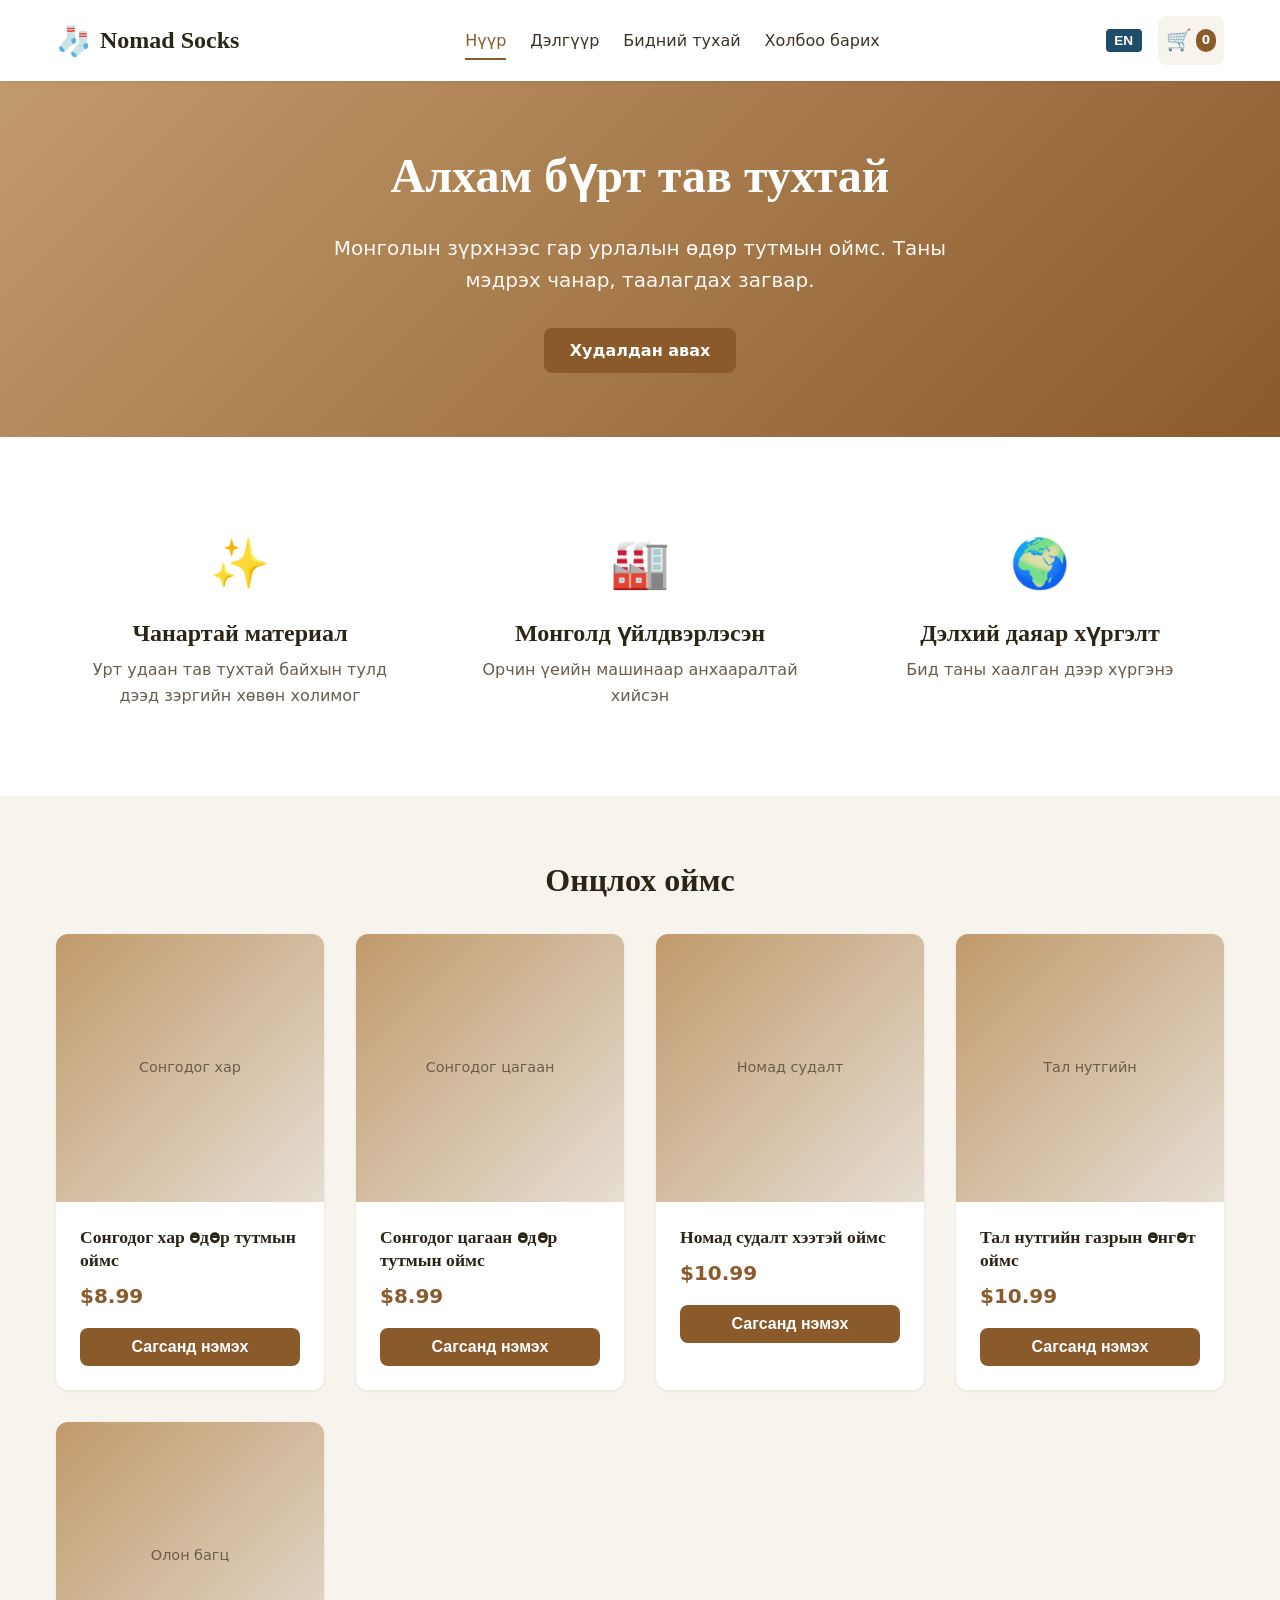
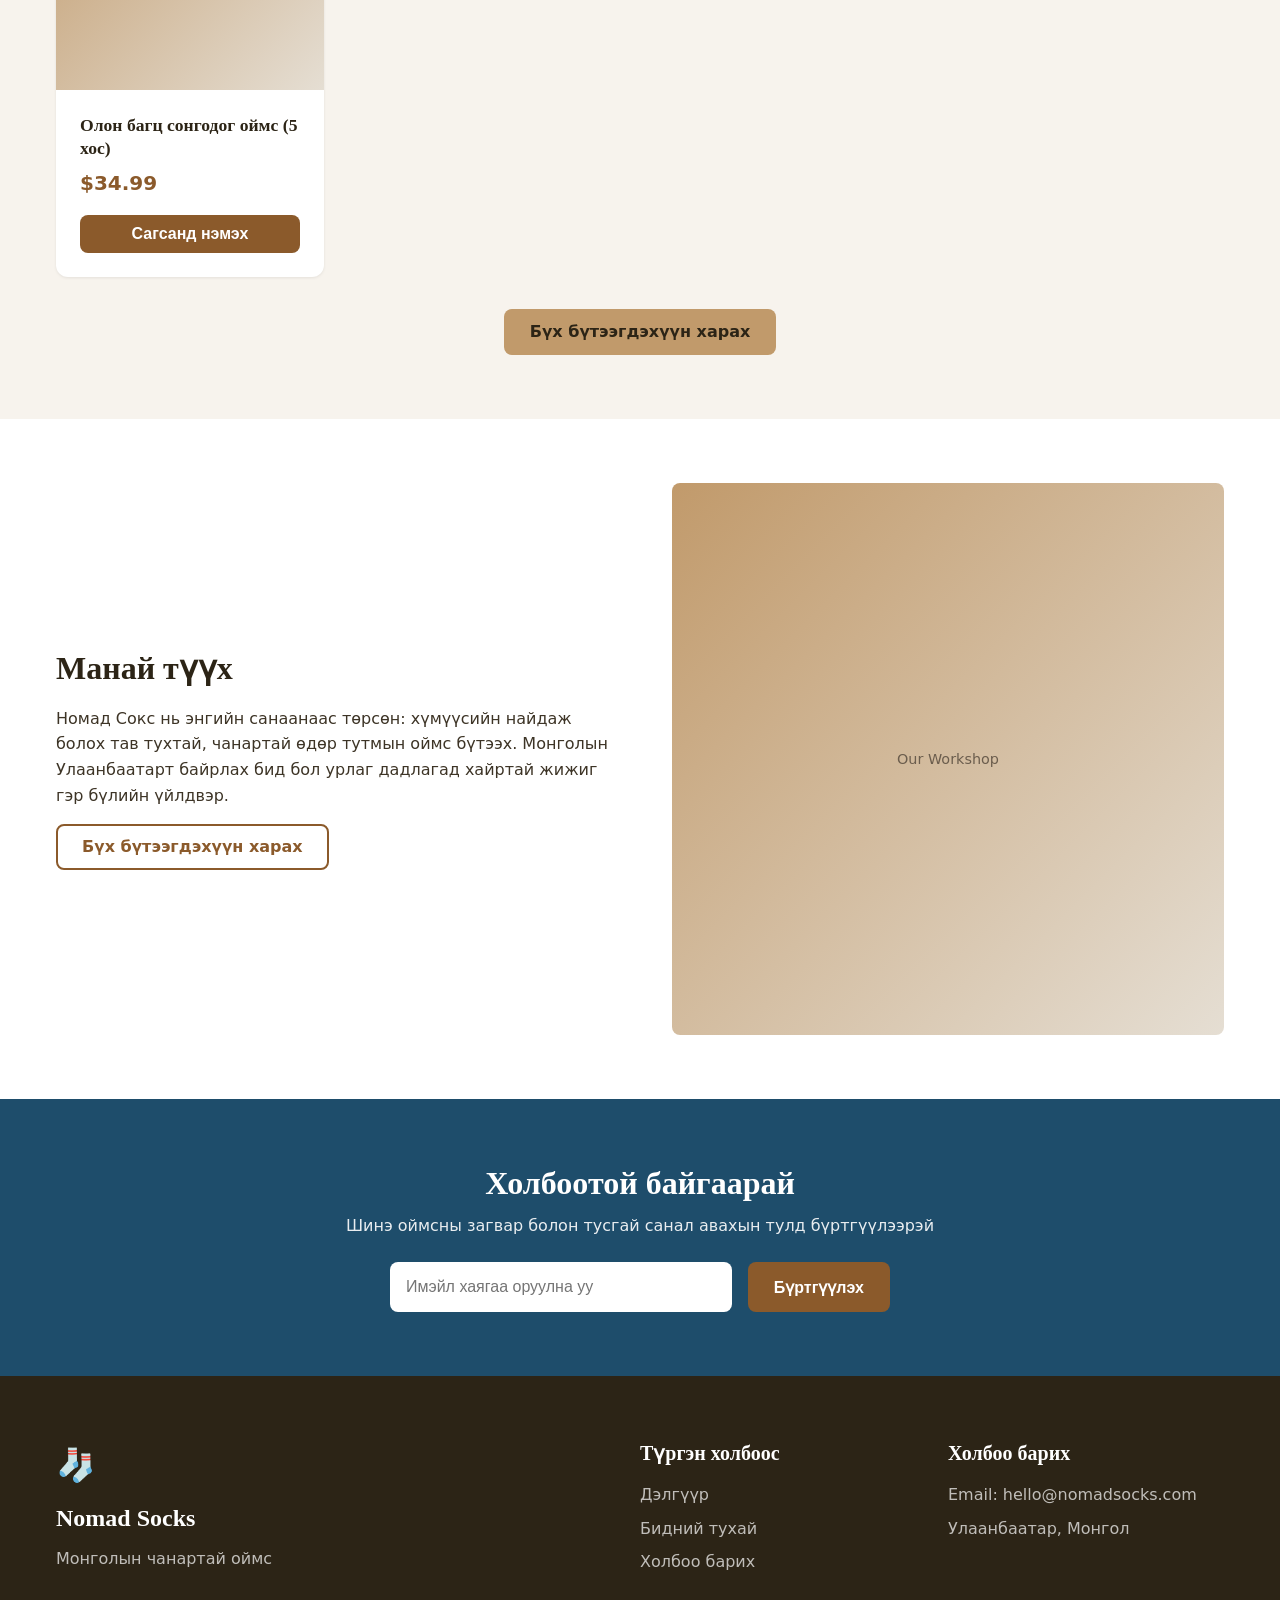
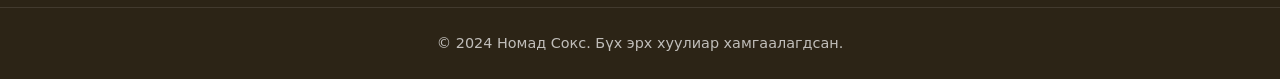
==== index.html @ f546a62c "Initial commit: Nomad Socks website - E-commerce ready structure with product listings, cart, and co" ====
<!DOCTYPE html>
<html lang="mn">
<head>
    <meta charset="UTF-8">
    <meta name="viewport" content="width=device-width, initial-scale=1.0">
    <title>Номад Сокс - Монголын тав тухтай өдөр тутмын оймс</title>
    <meta name="description" content="Монголд үйлдвэрлэсэн тав тухтай, чанартай өдөр тутмын оймс. Номад Сокс танд бат бөх, загварлаг оймс авчирна.">
    <link rel="stylesheet" href="css/styles.css">
</head>
<body>
    <header class="header">
        <nav class="nav container">
            <a href="index.html" class="logo">
                <span class="logo-icon">🧦</span>
                <span class="logo-text">Nomad Socks</span>
            </a>
            <ul class="nav-links">
                <li><a href="index.html" class="active" data-i18n="nav.home">Нүүр</a></li>
                <li><a href="products.html" data-i18n="nav.shop">Дэлгүүр</a></li>
                <li><a href="about.html" data-i18n="nav.about">Бидний тухай</a></li>
                <li><a href="contact.html" data-i18n="nav.contact">Холбоо барих</a></li>
            </ul>
            <div class="nav-actions">
                <button class="lang-toggle" id="lang-toggle" onclick="toggleLanguage()" title="Switch to English">EN</button>
                <a href="cart.html" class="cart-link">
                    <span class="cart-icon">🛒</span>
                    <span class="cart-count" id="cart-count">0</span>
                </a>
                <button class="mobile-menu-btn" aria-label="Menu">☰</button>
            </div>
        </nav>
    </header>

    <main>
        <section class="hero">
            <div class="container hero-content">
                <h1 data-i18n="hero.title">Алхам бүрт тав тухтай</h1>
                <p data-i18n="hero.subtitle">Монголын зүрхнээс гар урлалын өдөр тутмын оймс. Таны мэдрэх чанар, таалагдах загвар.</p>
                <a href="products.html" class="btn btn-primary" data-i18n="hero.cta">Худалдан авах</a>
            </div>
        </section>

        <section class="features">
            <div class="container">
                <div class="features-grid">
                    <div class="feature">
                        <span class="feature-icon">✨</span>
                        <h3 data-i18n="feature.quality.title">Чанартай материал</h3>
                        <p data-i18n="feature.quality.desc">Урт удаан тав тухтай байхын тулд дээд зэргийн хөвөн холимог</p>
                    </div>
                    <div class="feature">
                        <span class="feature-icon">🏭</span>
                        <h3 data-i18n="feature.made.title">Монголд үйлдвэрлэсэн</h3>
                        <p data-i18n="feature.made.desc">Орчин үеийн машинаар анхааралтай хийсэн</p>
                    </div>
                    <div class="feature">
                        <span class="feature-icon">🌍</span>
                        <h3 data-i18n="feature.shipping.title">Дэлхий даяар хүргэлт</h3>
                        <p data-i18n="feature.shipping.desc">Бид таны хаалган дээр хүргэнэ</p>
                    </div>
                </div>
            </div>
        </section>

        <section class="featured-products">
            <div class="container">
                <h2 data-i18n="products.featured">Онцлох оймс</h2>
                <div class="products-grid" id="featured-products">
                    <!-- Products will be loaded by JavaScript -->
                </div>
                <div class="section-cta">
                    <a href="products.html" class="btn btn-secondary" data-i18n="products.viewAll">Бүх бүтээгдэхүүн харах</a>
                </div>
            </div>
        </section>

        <section class="about-preview">
            <div class="container about-preview-content">
                <div class="about-text">
                    <h2 data-i18n="about.story.title">Манай түүх</h2>
                    <p data-i18n="about.story.p1">Номад Сокс нь энгийн санаанаас төрсөн: хүмүүсийн найдаж болох тав тухтай, чанартай өдөр тутмын оймс бүтээх. Монголын Улаанбаатарт байрлах бид бол урлаг дадлагад хайртай жижиг гэр бүлийн үйлдвэр.</p>
                    <a href="about.html" class="btn btn-outline" data-i18n="products.viewAll">Бүх бүтээгдэхүүн харах</a>
                </div>
                <div class="about-image">
                    <div class="placeholder-image" data-text="Our Workshop"></div>
                </div>
            </div>
        </section>

        <section class="newsletter">
            <div class="container">
                <h2 data-i18n="newsletter.title">Холбоотой байгаарай</h2>
                <p data-i18n="newsletter.subtitle">Шинэ оймсны загвар болон тусгай санал авахын тулд бүртгүүлээрэй</p>
                <form class="newsletter-form" id="newsletter-form">
                    <input type="email" data-i18n-placeholder="newsletter.placeholder" placeholder="Имэйл хаягаа оруулна уу" required>
                    <button type="submit" class="btn btn-primary" data-i18n="newsletter.subscribe">Бүртгүүлэх</button>
                </form>
            </div>
        </section>
    </main>

    <footer class="footer">
        <div class="container footer-content">
            <div class="footer-brand">
                <span class="logo-icon">🧦</span>
                <span class="logo-text">Nomad Socks</span>
                <p data-i18n="footer.tagline">Монголын чанартай оймс</p>
            </div>
            <div class="footer-links">
                <h4 data-i18n="footer.quickLinks">Түргэн холбоос</h4>
                <ul>
                    <li><a href="products.html" data-i18n="nav.shop">Дэлгүүр</a></li>
                    <li><a href="about.html" data-i18n="nav.about">Бидний тухай</a></li>
                    <li><a href="contact.html" data-i18n="nav.contact">Холбоо барих</a></li>
                </ul>
            </div>
            <div class="footer-contact">
                <h4 data-i18n="footer.contact">Холбоо барих</h4>
                <p>Email: hello@nomadsocks.com</p>
                <p>Улаанбаатар, Монгол</p>
            </div>
        </div>
        <div class="footer-bottom">
            <div class="container">
                <p data-i18n="footer.copyright">© 2024 Номад Сокс. Бүх эрх хуулиар хамгаалагдсан.</p>
            </div>
        </div>
    </footer>

    <script src="js/translations.js"></script>
    <script src="js/data.js"></script>
    <script src="js/cart.js"></script>
    <script src="js/main.js"></script>
</body>
</html>
---- css/styles.css ----
/* ========================================
   Nomad Socks - Main Stylesheet
   Color palette inspired by Mongolian landscape:
   - Earth tones, warm browns, sky blues
   ======================================== */

/* CSS Variables */
:root {
    /* Colors - Mongolian-inspired palette */
    --color-primary: #8B5A2B;      /* Saddle brown - earth/leather */
    --color-primary-dark: #6B4423;
    --color-secondary: #C19A6B;    /* Camel/sand */
    --color-accent: #1E4D6B;       /* Deep sky blue */
    --color-accent-light: #5B8BA0;

    /* Neutrals */
    --color-dark: #2C2416;
    --color-text: #3D3426;
    --color-text-light: #6B5D4D;
    --color-light: #F7F3ED;
    --color-white: #FFFFFF;
    --color-border: #E5DED3;

    /* Feedback colors */
    --color-success: #4A7C59;
    --color-error: #A94442;

    /* Typography */
    --font-main: 'Segoe UI', system-ui, -apple-system, sans-serif;
    --font-heading: Georgia, 'Times New Roman', serif;

    /* Spacing */
    --space-xs: 0.25rem;
    --space-sm: 0.5rem;
    --space-md: 1rem;
    --space-lg: 1.5rem;
    --space-xl: 2rem;
    --space-2xl: 3rem;
    --space-3xl: 4rem;

    /* Container */
    --container-max: 1200px;
    --container-padding: 1rem;

    /* Border radius */
    --radius-sm: 4px;
    --radius-md: 8px;
    --radius-lg: 12px;

    /* Shadows */
    --shadow-sm: 0 1px 3px rgba(0,0,0,0.08);
    --shadow-md: 0 4px 12px rgba(0,0,0,0.1);
    --shadow-lg: 0 8px 24px rgba(0,0,0,0.12);

    /* Transitions */
    --transition-fast: 150ms ease;
    --transition-normal: 250ms ease;
}

/* ========================================
   Reset & Base Styles
   ======================================== */

*, *::before, *::after {
    box-sizing: border-box;
    margin: 0;
    padding: 0;
}

html {
    scroll-behavior: smooth;
}

body {
    font-family: var(--font-main);
    font-size: 16px;
    line-height: 1.6;
    color: var(--color-text);
    background-color: var(--color-light);
}

img {
    max-width: 100%;
    height: auto;
    display: block;
}

a {
    color: var(--color-primary);
    text-decoration: none;
    transition: color var(--transition-fast);
}

a:hover {
    color: var(--color-primary-dark);
}

h1, h2, h3, h4, h5, h6 {
    font-family: var(--font-heading);
    color: var(--color-dark);
    line-height: 1.3;
    margin-bottom: var(--space-md);
}

h1 { font-size: 2.5rem; }
h2 { font-size: 2rem; }
h3 { font-size: 1.5rem; }
h4 { font-size: 1.25rem; }

p {
    margin-bottom: var(--space-md);
}

ul, ol {
    list-style: none;
}

/* ========================================
   Utility Classes
   ======================================== */

.container {
    max-width: var(--container-max);
    margin: 0 auto;
    padding: 0 var(--container-padding);
}

.btn {
    display: inline-block;
    padding: var(--space-sm) var(--space-lg);
    font-size: 1rem;
    font-weight: 600;
    text-align: center;
    border: 2px solid transparent;
    border-radius: var(--radius-md);
    cursor: pointer;
    transition: all var(--transition-fast);
}

.btn-primary {
    background-color: var(--color-primary);
    color: var(--color-white);
}

.btn-primary:hover {
    background-color: var(--color-primary-dark);
    color: var(--color-white);
}

.btn-secondary {
    background-color: var(--color-secondary);
    color: var(--color-dark);
}

.btn-secondary:hover {
    background-color: var(--color-primary);
    color: var(--color-white);
}

.btn-outline {
    background-color: transparent;
    border-color: var(--color-primary);
    color: var(--color-primary);
}

.btn-outline:hover {
    background-color: var(--color-primary);
    color: var(--color-white);
}

.btn-large {
    padding: var(--space-md) var(--space-xl);
    font-size: 1.1rem;
}

/* Placeholder images */
.placeholder-image {
    background: linear-gradient(135deg, var(--color-secondary) 0%, var(--color-border) 100%);
    display: flex;
    align-items: center;
    justify-content: center;
    color: var(--color-text-light);
    font-size: 0.9rem;
    border-radius: var(--radius-md);
    aspect-ratio: 1;
    position: relative;
}

.placeholder-image::after {
    content: attr(data-text);
}

.placeholder-image.large {
    aspect-ratio: 1;
    min-height: 400px;
}

/* ========================================
   Header & Navigation
   ======================================== */

.header {
    background-color: var(--color-white);
    box-shadow: var(--shadow-sm);
    position: sticky;
    top: 0;
    z-index: 100;
}

.nav {
    display: flex;
    align-items: center;
    justify-content: space-between;
    padding: var(--space-md) var(--container-padding);
    gap: var(--space-lg);
}

.logo {
    display: flex;
    align-items: center;
    gap: var(--space-sm);
    font-family: var(--font-heading);
    font-size: 1.5rem;
    font-weight: 700;
    color: var(--color-dark);
}

.logo:hover {
    color: var(--color-primary);
}

.logo-icon {
    font-size: 1.8rem;
}

.nav-links {
    display: flex;
    gap: var(--space-lg);
}

.nav-links a {
    color: var(--color-text);
    font-weight: 500;
    padding: var(--space-sm) 0;
    border-bottom: 2px solid transparent;
}

.nav-links a:hover,
.nav-links a.active {
    color: var(--color-primary);
    border-bottom-color: var(--color-primary);
}

.nav-actions {
    display: flex;
    align-items: center;
    gap: var(--space-md);
}

.cart-link {
    display: flex;
    align-items: center;
    gap: var(--space-xs);
    padding: var(--space-sm);
    border-radius: var(--radius-md);
    background-color: var(--color-light);
}

.cart-link:hover {
    background-color: var(--color-border);
}

.cart-icon {
    font-size: 1.3rem;
}

.cart-count {
    background-color: var(--color-primary);
    color: var(--color-white);
    font-size: 0.75rem;
    font-weight: 700;
    padding: 2px 6px;
    border-radius: 10px;
    min-width: 20px;
    text-align: center;
}

.lang-toggle {
    background-color: var(--color-accent);
    color: var(--color-white);
    border: none;
    padding: var(--space-xs) var(--space-sm);
    border-radius: var(--radius-sm);
    font-size: 0.85rem;
    font-weight: 600;
    cursor: pointer;
    transition: background-color var(--transition-fast);
    min-width: 36px;
}

.lang-toggle:hover {
    background-color: var(--color-accent-light);
}

.mobile-menu-btn {
    display: none;
    background: none;
    border: none;
    font-size: 1.5rem;
    cursor: pointer;
    padding: var(--space-sm);
}

/* ========================================
   Hero Section
   ======================================== */

.hero {
    background: linear-gradient(135deg, var(--color-secondary) 0%, var(--color-primary) 100%);
    color: var(--color-white);
    padding: var(--space-3xl) 0;
    text-align: center;
}

.hero-content {
    max-width: 700px;
    margin: 0 auto;
}

.hero h1 {
    color: var(--color-white);
    font-size: 3rem;
    margin-bottom: var(--space-lg);
}

.hero p {
    font-size: 1.25rem;
    margin-bottom: var(--space-xl);
    opacity: 0.95;
}

/* ========================================
   Features Section
   ======================================== */

.features {
    padding: var(--space-3xl) 0;
    background-color: var(--color-white);
}

.features-grid {
    display: grid;
    grid-template-columns: repeat(auto-fit, minmax(250px, 1fr));
    gap: var(--space-xl);
}

.feature {
    text-align: center;
    padding: var(--space-lg);
}

.feature-icon {
    font-size: 3rem;
    display: block;
    margin-bottom: var(--space-md);
}

.feature h3 {
    margin-bottom: var(--space-sm);
}

.feature p {
    color: var(--color-text-light);
    margin-bottom: 0;
}

/* ========================================
   Products Grid
   ======================================== */

.featured-products,
.products-section {
    padding: var(--space-3xl) 0;
}

.featured-products h2,
.products-section h2 {
    text-align: center;
    margin-bottom: var(--space-xl);
}

.products-grid {
    display: grid;
    grid-template-columns: repeat(auto-fill, minmax(260px, 1fr));
    gap: var(--space-xl);
}

.product-card {
    background-color: var(--color-white);
    border-radius: var(--radius-lg);
    overflow: hidden;
    box-shadow: var(--shadow-sm);
    transition: transform var(--transition-normal), box-shadow var(--transition-normal);
}

.product-card:hover {
    transform: translateY(-4px);
    box-shadow: var(--shadow-md);
}

.product-card-image {
    aspect-ratio: 1;
    overflow: hidden;
}

.product-card-image .placeholder-image {
    height: 100%;
    border-radius: 0;
}

.product-card-body {
    padding: var(--space-lg);
}

.product-card h3 {
    font-size: 1.1rem;
    margin-bottom: var(--space-sm);
}

.product-card h3 a {
    color: var(--color-dark);
}

.product-card h3 a:hover {
    color: var(--color-primary);
}

.product-card-price {
    font-size: 1.25rem;
    font-weight: 700;
    color: var(--color-primary);
    margin-bottom: var(--space-md);
}

.product-card .btn {
    width: 100%;
}

.section-cta {
    text-align: center;
    margin-top: var(--space-xl);
}

/* Products toolbar */
.products-toolbar {
    display: flex;
    gap: var(--space-lg);
    margin-bottom: var(--space-xl);
    flex-wrap: wrap;
}

.filter-group {
    display: flex;
    align-items: center;
    gap: var(--space-sm);
}

.filter-group label {
    font-weight: 500;
    color: var(--color-text-light);
}

.filter-group select {
    padding: var(--space-sm) var(--space-md);
    border: 1px solid var(--color-border);
    border-radius: var(--radius-md);
    font-size: 1rem;
    background-color: var(--color-white);
}

/* ========================================
   Product Detail Page
   ======================================== */

.breadcrumb {
    padding: var(--space-lg) 0;
    color: var(--color-text-light);
    font-size: 0.9rem;
}

.breadcrumb a {
    color: var(--color-text-light);
}

.breadcrumb a:hover {
    color: var(--color-primary);
}

.breadcrumb span {
    margin: 0 var(--space-sm);
}

.product-detail {
    display: grid;
    grid-template-columns: 1fr 1fr;
    gap: var(--space-3xl);
    padding: var(--space-xl) 0;
}

.product-gallery {
    position: sticky;
    top: 100px;
    align-self: start;
}

.product-main-image .placeholder-image {
    min-height: 450px;
}

.product-info h1 {
    font-size: 2rem;
    margin-bottom: var(--space-md);
}

.product-price {
    font-size: 1.75rem;
    font-weight: 700;
    color: var(--color-primary);
    margin-bottom: var(--space-lg);
}

.product-description {
    color: var(--color-text-light);
    margin-bottom: var(--space-xl);
}

.product-options {
    margin-bottom: var(--space-xl);
}

.option-group {
    margin-bottom: var(--space-lg);
}

.option-group label {
    display: block;
    font-weight: 600;
    margin-bottom: var(--space-sm);
}

.option-group select {
    width: 100%;
    padding: var(--space-md);
    border: 1px solid var(--color-border);
    border-radius: var(--radius-md);
    font-size: 1rem;
}

.quantity-selector {
    display: flex;
    align-items: center;
    gap: 0;
    max-width: 150px;
}

.qty-btn {
    width: 44px;
    height: 44px;
    border: 1px solid var(--color-border);
    background-color: var(--color-white);
    font-size: 1.25rem;
    cursor: pointer;
    transition: background-color var(--transition-fast);
}

.qty-btn:hover {
    background-color: var(--color-light);
}

.qty-btn:first-child {
    border-radius: var(--radius-md) 0 0 var(--radius-md);
}

.qty-btn:last-child {
    border-radius: 0 var(--radius-md) var(--radius-md) 0;
}

.quantity-selector input {
    width: 60px;
    height: 44px;
    text-align: center;
    border: 1px solid var(--color-border);
    border-left: none;
    border-right: none;
    font-size: 1rem;
}

.quantity-selector input::-webkit-inner-spin-button,
.quantity-selector input::-webkit-outer-spin-button {
    -webkit-appearance: none;
}

#add-to-cart-btn {
    width: 100%;
    margin-bottom: var(--space-xl);
}

.product-details-accordion {
    border-top: 1px solid var(--color-border);
}

.product-details-accordion details {
    border-bottom: 1px solid var(--color-border);
}

.product-details-accordion summary {
    padding: var(--space-md) 0;
    font-weight: 600;
    cursor: pointer;
    list-style: none;
    display: flex;
    justify-content: space-between;
    align-items: center;
}

.product-details-accordion summary::after {
    content: '+';
    font-size: 1.5rem;
    font-weight: 300;
}

.product-details-accordion details[open] summary::after {
    content: '−';
}

.product-details-accordion details > *:not(summary) {
    padding-bottom: var(--space-md);
}

.product-details-accordion ul {
    list-style: disc;
    padding-left: var(--space-xl);
}

.product-details-accordion li {
    margin-bottom: var(--space-sm);
}

.related-products {
    padding: var(--space-3xl) 0;
    border-top: 1px solid var(--color-border);
    margin-top: var(--space-xl);
}

.related-products h2 {
    margin-bottom: var(--space-xl);
}

/* ========================================
   Cart Page
   ======================================== */

.cart-section {
    padding: var(--space-xl) 0 var(--space-3xl);
}

.cart-layout {
    display: grid;
    grid-template-columns: 1fr 380px;
    gap: var(--space-xl);
    align-items: start;
}

.cart-items {
    background-color: var(--color-white);
    border-radius: var(--radius-lg);
    overflow: hidden;
}

.cart-item {
    display: grid;
    grid-template-columns: 100px 1fr auto;
    gap: var(--space-lg);
    padding: var(--space-lg);
    border-bottom: 1px solid var(--color-border);
    align-items: center;
}

.cart-item:last-child {
    border-bottom: none;
}

.cart-item-image .placeholder-image {
    width: 100px;
    height: 100px;
}

.cart-item-details h3 {
    font-size: 1.1rem;
    margin-bottom: var(--space-xs);
}

.cart-item-details h3 a {
    color: var(--color-dark);
}

.cart-item-meta {
    color: var(--color-text-light);
    font-size: 0.9rem;
    margin-bottom: var(--space-sm);
}

.cart-item-price {
    font-weight: 600;
    color: var(--color-primary);
}

.cart-item-actions {
    display: flex;
    flex-direction: column;
    align-items: flex-end;
    gap: var(--space-md);
}

.cart-item-total {
    font-size: 1.1rem;
    font-weight: 700;
}

.remove-btn {
    background: none;
    border: none;
    color: var(--color-text-light);
    cursor: pointer;
    font-size: 0.9rem;
    padding: var(--space-xs);
}

.remove-btn:hover {
    color: var(--color-error);
}

.cart-empty {
    text-align: center;
    padding: var(--space-3xl);
    background-color: var(--color-white);
    border-radius: var(--radius-lg);
}

.cart-empty .empty-icon {
    font-size: 4rem;
    display: block;
    margin-bottom: var(--space-lg);
    opacity: 0.5;
}

.cart-empty h2 {
    margin-bottom: var(--space-sm);
}

.cart-empty p {
    color: var(--color-text-light);
    margin-bottom: var(--space-xl);
}

.cart-summary {
    background-color: var(--color-white);
    border-radius: var(--radius-lg);
    padding: var(--space-xl);
    position: sticky;
    top: 100px;
}

.cart-summary h2 {
    margin-bottom: var(--space-lg);
    padding-bottom: var(--space-md);
    border-bottom: 1px solid var(--color-border);
}

.summary-row {
    display: flex;
    justify-content: space-between;
    margin-bottom: var(--space-md);
}

.summary-row.total {
    font-size: 1.25rem;
    font-weight: 700;
    padding-top: var(--space-md);
    border-top: 1px solid var(--color-border);
    margin-top: var(--space-md);
}

#checkout-btn {
    width: 100%;
    margin-top: var(--space-lg);
}

.checkout-note {
    font-size: 0.85rem;
    color: var(--color-text-light);
    text-align: center;
    margin-top: var(--space-md);
    margin-bottom: 0;
}

/* ========================================
   About Page
   ======================================== */

.about-story,
.about-values,
.about-production {
    padding: var(--space-3xl) 0;
}

.about-story {
    background-color: var(--color-white);
}

.about-grid {
    display: grid;
    grid-template-columns: 1fr 1fr;
    gap: var(--space-3xl);
    align-items: center;
}

.about-grid.reverse {
    direction: rtl;
}

.about-grid.reverse > * {
    direction: ltr;
}

.about-content h2 {
    margin-bottom: var(--space-lg);
}

.about-image .placeholder-image {
    min-height: 350px;
}

.values-grid {
    display: grid;
    grid-template-columns: repeat(auto-fit, minmax(280px, 1fr));
    gap: var(--space-xl);
    margin-top: var(--space-xl);
}

.value-card {
    background-color: var(--color-white);
    padding: var(--space-xl);
    border-radius: var(--radius-lg);
    text-align: center;
    box-shadow: var(--shadow-sm);
}

.value-icon {
    font-size: 2.5rem;
    display: block;
    margin-bottom: var(--space-md);
}

.value-card h3 {
    margin-bottom: var(--space-sm);
}

.value-card p {
    color: var(--color-text-light);
    margin-bottom: 0;
}

.about-cta {
    background: linear-gradient(135deg, var(--color-primary) 0%, var(--color-primary-dark) 100%);
    color: var(--color-white);
    text-align: center;
    padding: var(--space-3xl) 0;
}

.about-cta h2 {
    color: var(--color-white);
}

.about-cta p {
    opacity: 0.9;
    margin-bottom: var(--space-xl);
}

.about-cta .btn {
    background-color: var(--color-white);
    color: var(--color-primary);
}

.about-cta .btn:hover {
    background-color: var(--color-light);
}

/* About preview on homepage */
.about-preview {
    padding: var(--space-3xl) 0;
    background-color: var(--color-white);
}

.about-preview-content {
    display: grid;
    grid-template-columns: 1fr 1fr;
    gap: var(--space-3xl);
    align-items: center;
}

.about-preview .about-image .placeholder-image {
    min-height: 300px;
}

/* ========================================
   Contact Page
   ======================================== */

.contact-section {
    padding: var(--space-xl) 0 var(--space-3xl);
}

.contact-grid {
    display: grid;
    grid-template-columns: 1fr 1fr;
    gap: var(--space-3xl);
}

.contact-info h2,
.contact-form-container h2 {
    margin-bottom: var(--space-lg);
}

.contact-methods {
    margin: var(--space-xl) 0;
}

.contact-method {
    display: flex;
    gap: var(--space-md);
    margin-bottom: var(--space-lg);
}

.contact-icon {
    font-size: 1.5rem;
}

.contact-method h3 {
    font-size: 1rem;
    margin-bottom: var(--space-xs);
}

.contact-method p {
    margin-bottom: 0;
    color: var(--color-text-light);
}

.contact-note {
    background-color: var(--color-light);
    padding: var(--space-lg);
    border-radius: var(--radius-md);
    border-left: 4px solid var(--color-primary);
}

.contact-note h3 {
    font-size: 1rem;
    margin-bottom: var(--space-sm);
}

.contact-note p {
    margin-bottom: 0;
    font-size: 0.95rem;
}

.contact-form-container {
    background-color: var(--color-white);
    padding: var(--space-xl);
    border-radius: var(--radius-lg);
    box-shadow: var(--shadow-sm);
}

.contact-form .form-group {
    margin-bottom: var(--space-lg);
}

.contact-form label {
    display: block;
    font-weight: 600;
    margin-bottom: var(--space-sm);
}

.contact-form input,
.contact-form select,
.contact-form textarea {
    width: 100%;
    padding: var(--space-md);
    border: 1px solid var(--color-border);
    border-radius: var(--radius-md);
    font-size: 1rem;
    font-family: inherit;
}

.contact-form input:focus,
.contact-form select:focus,
.contact-form textarea:focus {
    outline: none;
    border-color: var(--color-primary);
}

.contact-form textarea {
    resize: vertical;
}

.contact-form .btn {
    width: 100%;
}

/* ========================================
   Newsletter
   ======================================== */

.newsletter {
    background-color: var(--color-accent);
    color: var(--color-white);
    text-align: center;
    padding: var(--space-3xl) 0;
}

.newsletter h2 {
    color: var(--color-white);
    margin-bottom: var(--space-sm);
}

.newsletter p {
    opacity: 0.9;
    margin-bottom: var(--space-lg);
}

.newsletter-form {
    display: flex;
    gap: var(--space-md);
    max-width: 500px;
    margin: 0 auto;
}

.newsletter-form input {
    flex: 1;
    padding: var(--space-md);
    border: none;
    border-radius: var(--radius-md);
    font-size: 1rem;
}

.newsletter-form .btn {
    white-space: nowrap;
}

/* ========================================
   Page Header
   ======================================== */

.page-header {
    background: linear-gradient(135deg, var(--color-primary) 0%, var(--color-primary-dark) 100%);
    color: var(--color-white);
    text-align: center;
    padding: var(--space-2xl) 0;
}

.page-header h1 {
    color: var(--color-white);
    margin-bottom: var(--space-sm);
}

.page-header p {
    opacity: 0.9;
    margin-bottom: 0;
}

/* ========================================
   Footer
   ======================================== */

.footer {
    background-color: var(--color-dark);
    color: var(--color-white);
    padding-top: var(--space-3xl);
}

.footer-content {
    display: grid;
    grid-template-columns: 2fr 1fr 1fr;
    gap: var(--space-xl);
    padding-bottom: var(--space-xl);
}

.footer-brand {
    display: flex;
    flex-direction: column;
    gap: var(--space-sm);
}

.footer-brand .logo-icon {
    font-size: 2rem;
}

.footer-brand .logo-text {
    font-family: var(--font-heading);
    font-size: 1.5rem;
    font-weight: 700;
}

.footer-brand p {
    opacity: 0.7;
    margin-bottom: 0;
}

.footer h4 {
    color: var(--color-white);
    margin-bottom: var(--space-md);
}

.footer-links ul {
    display: flex;
    flex-direction: column;
    gap: var(--space-sm);
}

.footer-links a {
    color: rgba(255, 255, 255, 0.7);
}

.footer-links a:hover {
    color: var(--color-white);
}

.footer-contact p {
    color: rgba(255, 255, 255, 0.7);
    margin-bottom: var(--space-sm);
}

.footer-bottom {
    border-top: 1px solid rgba(255, 255, 255, 0.1);
    padding: var(--space-lg) 0;
    text-align: center;
}

.footer-bottom p {
    margin-bottom: 0;
    opacity: 0.7;
    font-size: 0.9rem;
}

/* ========================================
   Responsive Design
   ======================================== */

@media (max-width: 992px) {
    .product-detail {
        grid-template-columns: 1fr;
        gap: var(--space-xl);
    }

    .product-gallery {
        position: static;
    }

    .cart-layout {
        grid-template-columns: 1fr;
    }

    .cart-summary {
        position: static;
    }

    .about-grid,
    .about-preview-content,
    .contact-grid {
        grid-template-columns: 1fr;
        gap: var(--space-xl);
    }

    .about-grid.reverse {
        direction: ltr;
    }

    .footer-content {
        grid-template-columns: 1fr 1fr;
    }
}

@media (max-width: 768px) {
    h1 { font-size: 2rem; }
    h2 { font-size: 1.5rem; }

    .hero h1 {
        font-size: 2.25rem;
    }

    .nav-links {
        display: none;
        position: absolute;
        top: 100%;
        left: 0;
        right: 0;
        background-color: var(--color-white);
        flex-direction: column;
        padding: var(--space-lg);
        box-shadow: var(--shadow-md);
        gap: var(--space-sm);
    }

    .nav-links.active {
        display: flex;
    }

    .mobile-menu-btn {
        display: block;
    }

    .cart-item {
        grid-template-columns: 80px 1fr;
        gap: var(--space-md);
    }

    .cart-item-actions {
        grid-column: 2;
        flex-direction: row;
        justify-content: space-between;
        align-items: center;
    }

    .newsletter-form {
        flex-direction: column;
    }

    .footer-content {
        grid-template-columns: 1fr;
        text-align: center;
    }

    .footer-brand {
        align-items: center;
    }
}

@media (max-width: 480px) {
    .products-toolbar {
        flex-direction: column;
    }

    .filter-group {
        width: 100%;
    }

    .filter-group select {
        flex: 1;
    }
}

/* ========================================
   Animations
   ======================================== */

@keyframes fadeIn {
    from {
        opacity: 0;
        transform: translateY(10px);
    }
    to {
        opacity: 1;
        transform: translateY(0);
    }
}

.product-card {
    animation: fadeIn 0.3s ease-out;
}

/* Toast notifications */
.toast {
    position: fixed;
    bottom: var(--space-xl);
    right: var(--space-xl);
    background-color: var(--color-dark);
    color: var(--color-white);
    padding: var(--space-md) var(--space-xl);
    border-radius: var(--radius-md);
    box-shadow: var(--shadow-lg);
    z-index: 1000;
    animation: slideIn 0.3s ease-out;
}

.toast.success {
    background-color: var(--color-success);
}

.toast.error {
    background-color: var(--color-error);
}

@keyframes slideIn {
    from {
        transform: translateX(100%);
        opacity: 0;
    }
    to {
        transform: translateX(0);
        opacity: 1;
    }
}
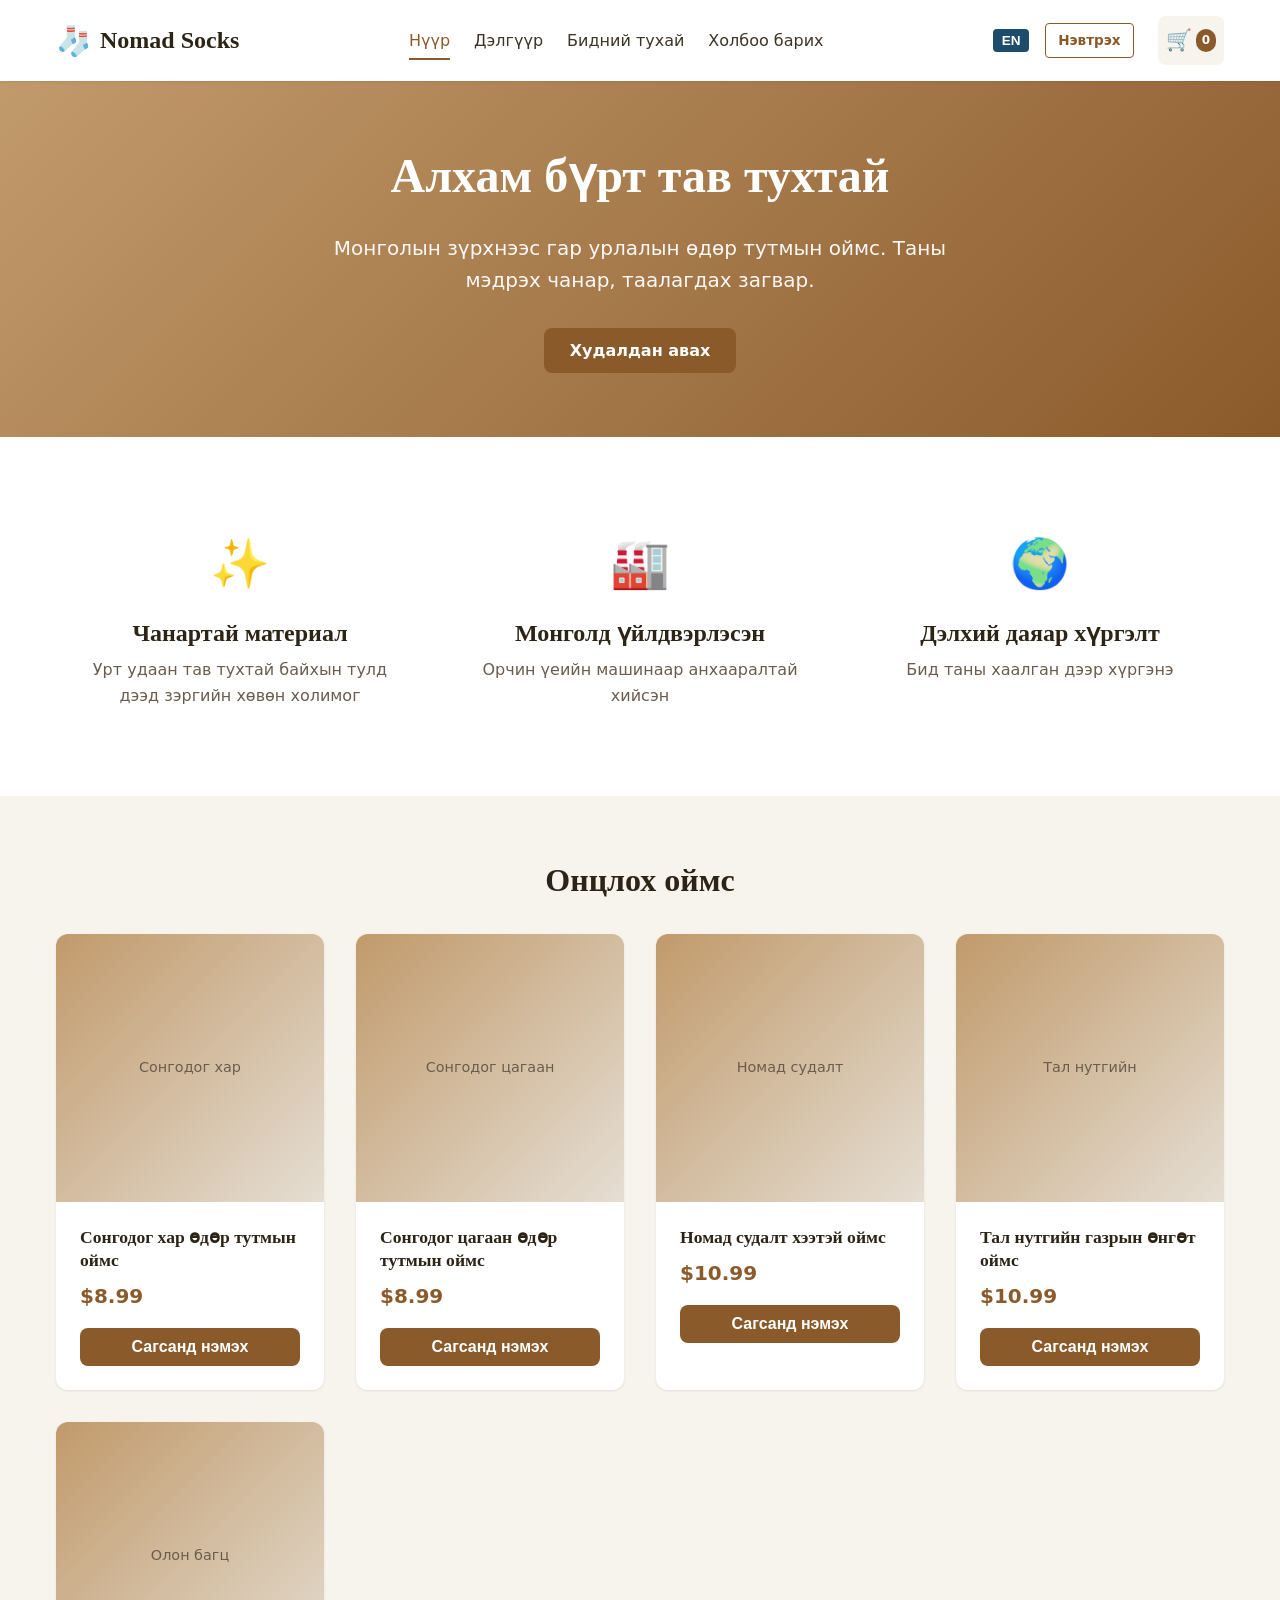
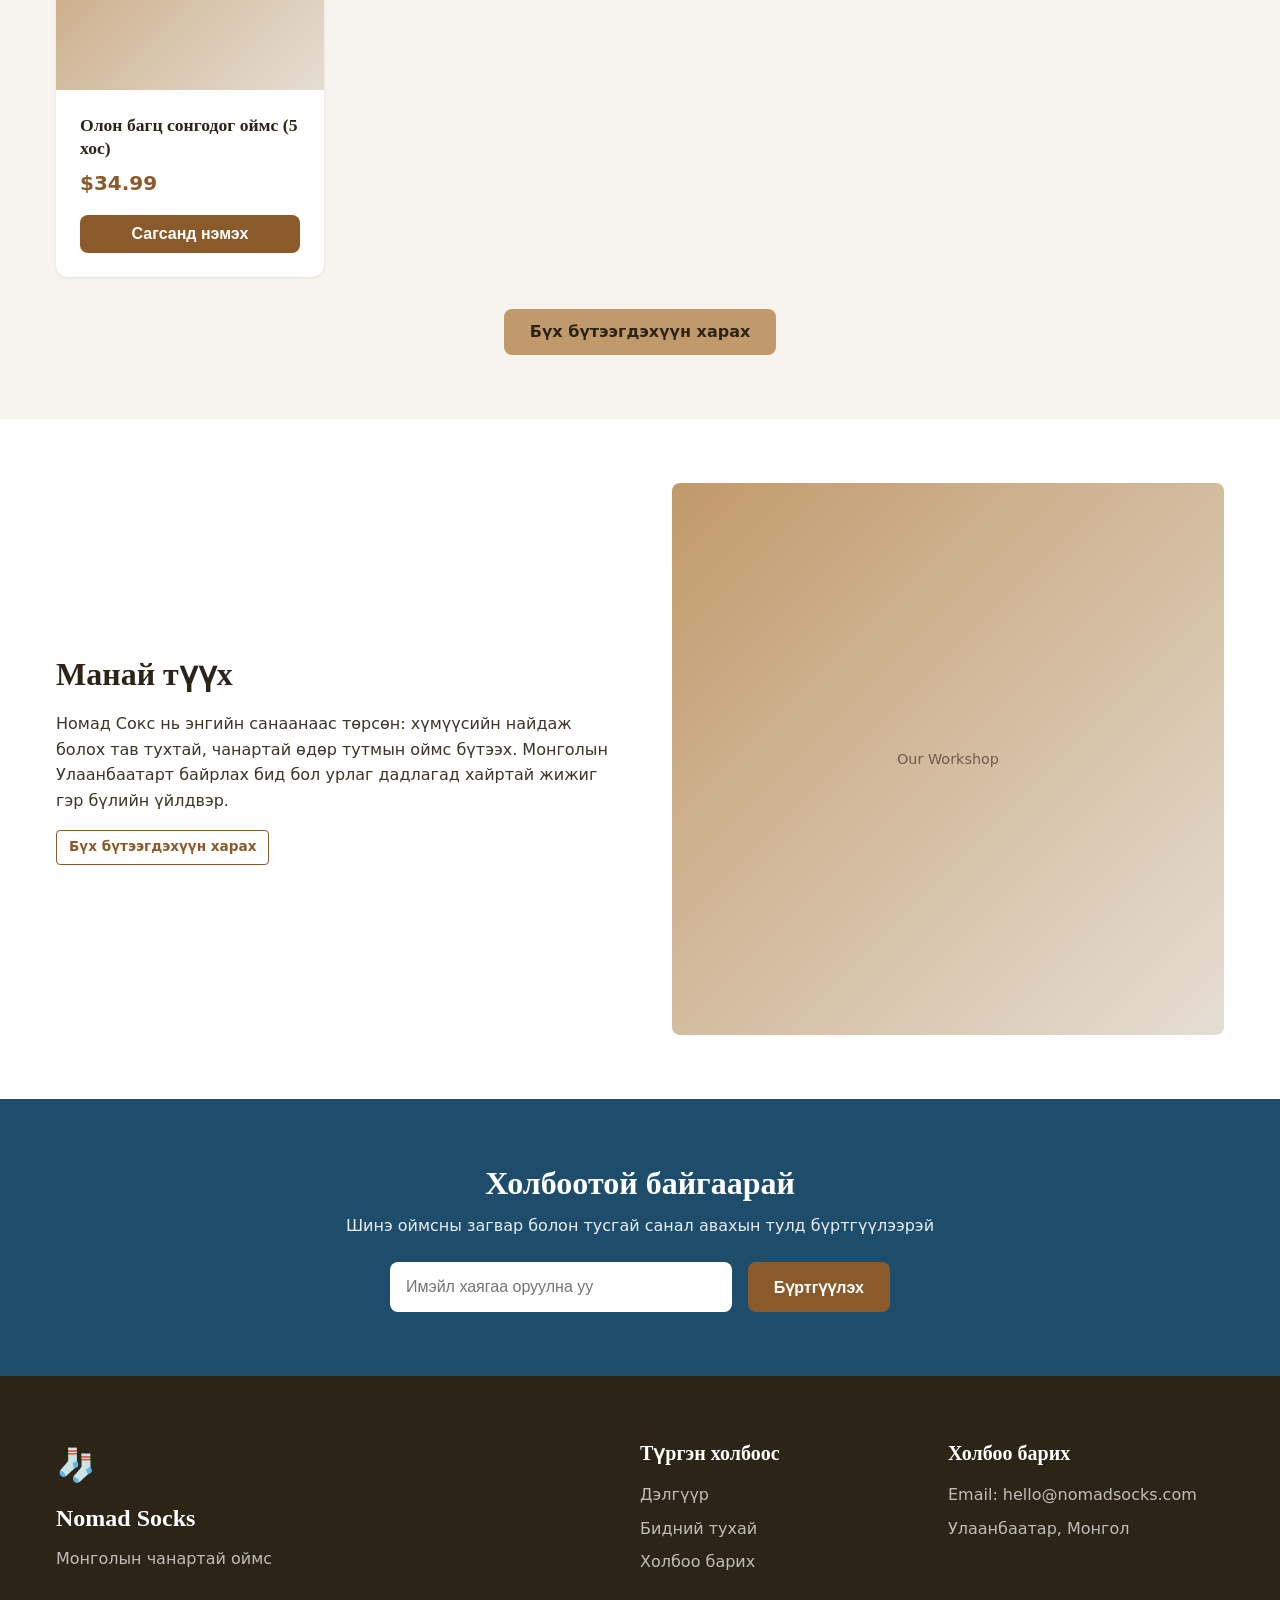
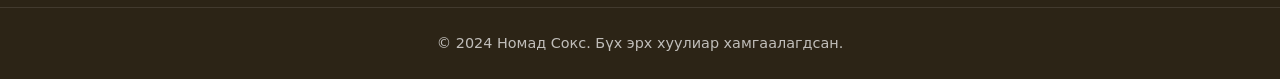
==== commit 810b992a: "Add Django backend with API, auth, cart, orders, and payment integration Phase 1 & 2 implementation:" ====
--- a/index.html
+++ b/index.html
@@ -128,6 +128,7 @@
     </footer>
 
     <script src="js/translations.js"></script>
+    <script src="js/api.js"></script>
     <script src="js/data.js"></script>
     <script src="js/cart.js"></script>
     <script src="js/main.js"></script>
--- a/css/styles.css
+++ b/css/styles.css
@@ -1309,3 +1309,224 @@
         opacity: 1;
     }
 }
+
+/* ========================================
+   Auth Pages & Components
+   ======================================== */
+
+.auth-link {
+    text-decoration: none;
+    font-size: 0.9rem;
+    margin-right: 0.5rem;
+}
+
+.btn-outline {
+    background: transparent;
+    border: 1px solid var(--color-primary);
+    color: var(--color-primary);
+    padding: 0.35rem 0.75rem;
+    border-radius: var(--radius-sm);
+    cursor: pointer;
+    font-size: 0.85rem;
+    transition: all 0.2s;
+}
+
+.btn-outline:hover {
+    background: var(--color-primary);
+    color: var(--color-white);
+}
+
+.btn-sm {
+    padding: 0.35rem 0.75rem;
+    font-size: 0.85rem;
+}
+
+.btn-full {
+    width: 100%;
+}
+
+.form-card {
+    background: var(--color-white);
+    padding: 2rem;
+    border-radius: var(--radius-md);
+    box-shadow: 0 2px 8px rgba(0, 0, 0, 0.08);
+}
+
+.form-error {
+    background: #fef2f2;
+    color: var(--color-error);
+    padding: 0.75rem 1rem;
+    border-radius: var(--radius-sm);
+    margin-bottom: 1rem;
+    font-size: 0.9rem;
+    border: 1px solid #fecaca;
+}
+
+.form-footer {
+    text-align: center;
+    margin-top: 1.5rem;
+    font-size: 0.9rem;
+    color: var(--color-text-light);
+}
+
+.form-footer a {
+    color: var(--color-primary);
+    font-weight: 600;
+}
+
+/* ========================================
+   Checkout Page
+   ======================================== */
+
+.checkout-grid {
+    display: grid;
+    grid-template-columns: 1.5fr 1fr;
+    gap: 2rem;
+    align-items: start;
+}
+
+@media (max-width: 768px) {
+    .checkout-grid {
+        grid-template-columns: 1fr;
+    }
+}
+
+.checkout-form {
+    background: var(--color-white);
+    padding: 2rem;
+    border-radius: var(--radius-md);
+    box-shadow: 0 2px 8px rgba(0, 0, 0, 0.08);
+}
+
+.checkout-form h2 {
+    margin-bottom: 1rem;
+    font-size: 1.2rem;
+    color: var(--color-dark);
+}
+
+.form-row {
+    display: grid;
+    grid-template-columns: 1fr 1fr;
+    gap: 1rem;
+}
+
+@media (max-width: 480px) {
+    .form-row {
+        grid-template-columns: 1fr;
+    }
+}
+
+.payment-methods {
+    display: flex;
+    flex-direction: column;
+    gap: 0.75rem;
+    margin-bottom: 1.5rem;
+}
+
+.payment-method {
+    display: flex;
+    align-items: center;
+    gap: 0.75rem;
+    padding: 1rem;
+    border: 2px solid var(--color-border);
+    border-radius: var(--radius-sm);
+    cursor: pointer;
+    transition: border-color 0.2s;
+}
+
+.payment-method.selected {
+    border-color: var(--color-primary);
+    background: #faf6f1;
+}
+
+.payment-method input[type="radio"] {
+    width: auto;
+    margin: 0;
+}
+
+.payment-method-label {
+    display: flex;
+    flex-direction: column;
+}
+
+.payment-method-label small {
+    color: var(--color-text-light);
+    font-size: 0.8rem;
+}
+
+.checkout-summary {
+    background: var(--color-white);
+    padding: 1.5rem;
+    border-radius: var(--radius-md);
+    box-shadow: 0 2px 8px rgba(0, 0, 0, 0.08);
+    position: sticky;
+    top: 100px;
+}
+
+.checkout-summary h2 {
+    margin-bottom: 1rem;
+    font-size: 1.2rem;
+}
+
+.checkout-item {
+    display: flex;
+    justify-content: space-between;
+    padding: 0.5rem 0;
+    border-bottom: 1px solid var(--color-border);
+    font-size: 0.9rem;
+}
+
+.checkout-totals {
+    margin-top: 1rem;
+}
+
+.checkout-total-row {
+    display: flex;
+    justify-content: space-between;
+    padding: 0.5rem 0;
+    font-size: 0.95rem;
+}
+
+.checkout-total-final {
+    border-top: 2px solid var(--color-dark);
+    font-weight: 700;
+    font-size: 1.1rem;
+    padding-top: 0.75rem;
+    margin-top: 0.5rem;
+}
+
+/* Payment Modal */
+.modal {
+    position: fixed;
+    top: 0;
+    left: 0;
+    width: 100%;
+    height: 100%;
+    background: rgba(0, 0, 0, 0.6);
+    display: flex;
+    align-items: center;
+    justify-content: center;
+    z-index: 1000;
+}
+
+.modal-content {
+    background: var(--color-white);
+    padding: 2.5rem;
+    border-radius: var(--radius-md);
+    text-align: center;
+    max-width: 400px;
+    width: 90%;
+}
+
+.modal-content h2 {
+    margin-bottom: 1.5rem;
+}
+
+.payment-qr {
+    margin: 1.5rem 0;
+}
+
+.modal-content p {
+    margin: 0.75rem 0;
+    color: var(--color-text-light);
+}
